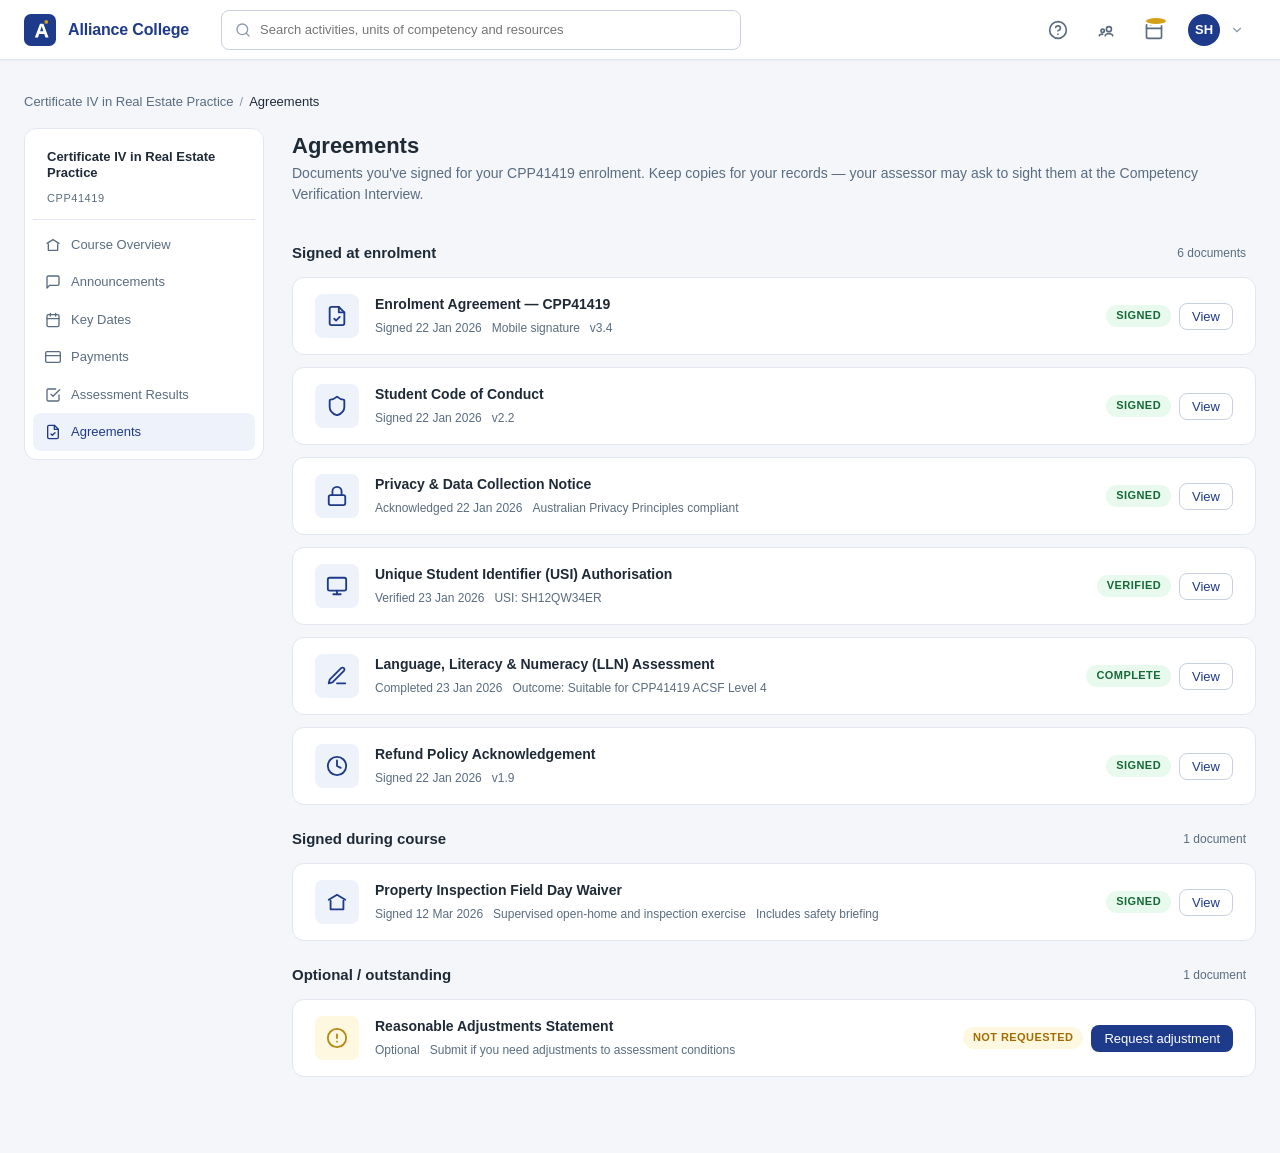
==== agreements.html @ c1ae6540 "Create CPP41419 Certificate IV in Real Estate Practice learner portal" ====
<!DOCTYPE html>
<html lang="en">
<head>
  <meta charset="utf-8" />
  <meta name="viewport" content="width=device-width, initial-scale=1.0" />
  <title>Agreements — Certificate IV in Real Estate Practice — Alliance College</title>
  <link rel="icon" type="image/svg+xml" href="assets/img/logo-mark.svg" />
  <link rel="stylesheet" href="assets/css/styles.css" />
</head>
<body data-active-nav="agreements">
  <div class="app-shell">
    <header class="top-nav">
      <a class="top-nav-logo" href="dashboard.html">
        <img src="assets/img/logo-mark.svg" alt="Alliance College" />
        <span class="name">Alliance College</span>
      </a>
      <div class="top-nav-search" style="flex:1;max-width:520px;margin-left:32px;position:relative;">
        <svg style="position:absolute;left:14px;top:50%;transform:translateY(-50%);color:var(--ac-text-light);pointer-events:none" width="16" height="16" viewBox="0 0 24 24" fill="none" stroke="currentColor" stroke-width="2" stroke-linecap="round" stroke-linejoin="round"><circle cx="11" cy="11" r="8"/><line x1="21" y1="21" x2="16.65" y2="16.65"/></svg>
        <input type="search" placeholder="Search activities, units of competency and resources" style="width:100%;height:40px;padding:0 14px 0 38px;border:1px solid var(--ac-border-strong);border-radius:var(--ac-radius);background:#fff;font-size:13px;color:var(--ac-text);" />
      </div>
      <div class="top-nav-right">
        <button class="icon-btn" aria-label="Help"><svg width="20" height="20" viewBox="0 0 24 24" fill="none" stroke="currentColor" stroke-width="2" stroke-linecap="round" stroke-linejoin="round"><circle cx="12" cy="12" r="10"/><path d="M9.09 9a3 3 0 0 1 5.83 1c0 2-3 3-3 3"/><line x1="12" y1="17" x2="12.01" y2="17"/></svg></button>
        <button class="icon-btn" aria-label="Agreements"><svg width="20" height="20" viewBox="0 0 24 24" fill="none" stroke="currentColor" stroke-width="2" stroke-linecap="round" stroke-linejoin="round"><path d="M20 19c0-1.5-2.5-2.7-4.5-2.7s-4.5 1.2-4.5 2.7M4 19c0-1 1.5-2 4-2"/><circle cx="15.5" cy="11" r="3"/><circle cx="8" cy="13" r="2"/></svg></button>
        <button class="icon-btn" aria-label="Calendar"><svg width="20" height="20" viewBox="0 0 24 24" fill="none" stroke="currentColor" stroke-width="2" stroke-linecap="round" stroke-linejoin="round"><rect x="3" y="4" width="18" height="18" rx="2" ry="2"/><line x1="16" y1="2" x2="16" y2="6"/><line x1="8" y1="2" x2="8" y2="6"/><line x1="3" y1="10" x2="21" y2="10"/></svg><span class="badge"></span></button>
        <div class="user-menu" id="userMenu" role="button" tabindex="0" aria-haspopup="true" aria-expanded="false">
          <span class="avatar">SH</span>
          <svg class="chev" width="14" height="14" viewBox="0 0 24 24" fill="none" stroke="currentColor" stroke-width="2" stroke-linecap="round" stroke-linejoin="round"><polyline points="6 9 12 15 18 9"/></svg>
          <div class="user-dropdown" id="userDropdown">
            <div class="header"><span class="name">Sophie Hartley</span><span class="email">sophie.hartley@gmail.com</span></div>
            <a href="#">My profile</a>
            <a href="#">Account settings</a>
            <a href="#">Help &amp; support</a>
            <div class="divider"></div>
            <button id="logoutBtn">Sign out</button>
          </div>
        </div>
      </div>
    </header>

    <main class="app-main">
      <div class="container">
        <nav class="breadcrumb" aria-label="Breadcrumb">
          <a href="course.html">Certificate IV in Real Estate Practice</a>
          <span class="sep">/</span>
          <span class="current">Agreements</span>
        </nav>

        <div class="course-layout">
          <aside class="course-sidebar">
            <h4>Certificate IV in Real Estate Practice</h4>
            <p class="course-sub">CPP41419</p>
            <nav aria-label="Course menu">
              <a href="course.html"><svg width="16" height="16" viewBox="0 0 24 24" fill="none" stroke="currentColor" stroke-width="2" stroke-linecap="round" stroke-linejoin="round"><path d="M3 9.5L12 4l9 5.5"/><path d="M5 10.5V20h14V10.5"/></svg>Course Overview</a>
              <a href="announcements.html"><svg width="16" height="16" viewBox="0 0 24 24" fill="none" stroke="currentColor" stroke-width="2" stroke-linecap="round" stroke-linejoin="round"><path d="M21 15a2 2 0 0 1-2 2H7l-4 4V5a2 2 0 0 1 2-2h14a2 2 0 0 1 2 2z"/></svg>Announcements</a>
              <a href="key-dates.html"><svg width="16" height="16" viewBox="0 0 24 24" fill="none" stroke="currentColor" stroke-width="2" stroke-linecap="round" stroke-linejoin="round"><rect x="3" y="4" width="18" height="18" rx="2"/><path d="M16 2v4M8 2v4M3 10h18"/></svg>Key Dates</a>
              <a href="payments.html"><svg width="16" height="16" viewBox="0 0 24 24" fill="none" stroke="currentColor" stroke-width="2" stroke-linecap="round" stroke-linejoin="round"><rect x="1" y="4" width="22" height="16" rx="2"/><line x1="1" y1="10" x2="23" y2="10"/></svg>Payments</a>
              <a href="results.html"><svg width="16" height="16" viewBox="0 0 24 24" fill="none" stroke="currentColor" stroke-width="2" stroke-linecap="round" stroke-linejoin="round"><polyline points="9 11 12 14 22 4"/><path d="M21 12v7a2 2 0 0 1-2 2H5a2 2 0 0 1-2-2V5a2 2 0 0 1 2-2h11"/></svg>Assessment Results</a>
              <a href="agreements.html" class="active"><svg width="16" height="16" viewBox="0 0 24 24" fill="none" stroke="currentColor" stroke-width="2" stroke-linecap="round" stroke-linejoin="round"><path d="M14 2H6a2 2 0 0 0-2 2v16a2 2 0 0 0 2 2h12a2 2 0 0 0 2-2V8z"/><polyline points="14 2 14 8 20 8"/><path d="M9 15l2 2 4-4"/></svg>Agreements</a>
            </nav>
          </aside>

          <section class="course-content">
            <div class="page-head">
              <div>
                <h1>Agreements</h1>
                <p class="subtitle">Documents you've signed for your CPP41419 enrolment. Keep copies for your records — your assessor may ask to sight them at the Competency Verification Interview.</p>
              </div>
            </div>

            <div class="list-section-head">
              <h3>Signed at enrolment</h3>
              <span class="count">6 documents</span>
            </div>

            <article class="agreement-card">
              <span class="doc-icon"><svg width="22" height="22" viewBox="0 0 24 24" fill="none" stroke="currentColor" stroke-width="2" stroke-linecap="round" stroke-linejoin="round"><path d="M14 2H6a2 2 0 0 0-2 2v16a2 2 0 0 0 2 2h12a2 2 0 0 0 2-2V8z"/><polyline points="14 2 14 8 20 8"/><path d="M9 15l2 2 4-4"/></svg></span>
              <div class="doc-body">
                <h3>Enrolment Agreement — CPP41419</h3>
                <div class="doc-meta"><span>Signed 22 Jan 2026</span><span>Mobile signature</span><span>v3.4</span></div>
              </div>
              <div class="doc-actions"><span class="badge badge-success">Signed</span><a class="btn btn-secondary btn-sm" href="#">View</a></div>
            </article>

            <article class="agreement-card">
              <span class="doc-icon"><svg width="22" height="22" viewBox="0 0 24 24" fill="none" stroke="currentColor" stroke-width="2" stroke-linecap="round" stroke-linejoin="round"><path d="M20 13c0 5-3.5 7.5-7.66 8.95a1 1 0 0 1-.67-.01C7.5 20.5 4 18 4 13V6a1 1 0 0 1 1-1c2 0 4.5-1.2 6.24-2.72a1.17 1.17 0 0 1 1.52 0C14.5 3.8 17 5 19 5a1 1 0 0 1 1 1z"/></svg></span>
              <div class="doc-body">
                <h3>Student Code of Conduct</h3>
                <div class="doc-meta"><span>Signed 22 Jan 2026</span><span>v2.2</span></div>
              </div>
              <div class="doc-actions"><span class="badge badge-success">Signed</span><a class="btn btn-secondary btn-sm" href="#">View</a></div>
            </article>

            <article class="agreement-card">
              <span class="doc-icon"><svg width="22" height="22" viewBox="0 0 24 24" fill="none" stroke="currentColor" stroke-width="2" stroke-linecap="round" stroke-linejoin="round"><rect x="3" y="11" width="18" height="11" rx="2" ry="2"/><path d="M7 11V7a5 5 0 0 1 10 0v4"/></svg></span>
              <div class="doc-body">
                <h3>Privacy &amp; Data Collection Notice</h3>
                <div class="doc-meta"><span>Acknowledged 22 Jan 2026</span><span>Australian Privacy Principles compliant</span></div>
              </div>
              <div class="doc-actions"><span class="badge badge-success">Signed</span><a class="btn btn-secondary btn-sm" href="#">View</a></div>
            </article>

            <article class="agreement-card">
              <span class="doc-icon"><svg width="22" height="22" viewBox="0 0 24 24" fill="none" stroke="currentColor" stroke-width="2" stroke-linecap="round" stroke-linejoin="round"><rect x="2" y="3" width="20" height="14" rx="2" ry="2"/><line x1="8" y1="21" x2="16" y2="21"/><line x1="12" y1="17" x2="12" y2="21"/></svg></span>
              <div class="doc-body">
                <h3>Unique Student Identifier (USI) Authorisation</h3>
                <div class="doc-meta"><span>Verified 23 Jan 2026</span><span>USI: SH12QW34ER</span></div>
              </div>
              <div class="doc-actions"><span class="badge badge-success">Verified</span><a class="btn btn-secondary btn-sm" href="#">View</a></div>
            </article>

            <article class="agreement-card">
              <span class="doc-icon"><svg width="22" height="22" viewBox="0 0 24 24" fill="none" stroke="currentColor" stroke-width="2" stroke-linecap="round" stroke-linejoin="round"><path d="M12 20h9"/><path d="M16.5 3.5a2.121 2.121 0 0 1 3 3L7 19l-4 1 1-4L16.5 3.5z"/></svg></span>
              <div class="doc-body">
                <h3>Language, Literacy &amp; Numeracy (LLN) Assessment</h3>
                <div class="doc-meta"><span>Completed 23 Jan 2026</span><span>Outcome: Suitable for CPP41419 ACSF Level 4</span></div>
              </div>
              <div class="doc-actions"><span class="badge badge-success">Complete</span><a class="btn btn-secondary btn-sm" href="#">View</a></div>
            </article>

            <article class="agreement-card">
              <span class="doc-icon"><svg width="22" height="22" viewBox="0 0 24 24" fill="none" stroke="currentColor" stroke-width="2" stroke-linecap="round" stroke-linejoin="round"><circle cx="12" cy="12" r="10"/><polyline points="12 6 12 12 16 14"/></svg></span>
              <div class="doc-body">
                <h3>Refund Policy Acknowledgement</h3>
                <div class="doc-meta"><span>Signed 22 Jan 2026</span><span>v1.9</span></div>
              </div>
              <div class="doc-actions"><span class="badge badge-success">Signed</span><a class="btn btn-secondary btn-sm" href="#">View</a></div>
            </article>

            <div class="list-section-head">
              <h3>Signed during course</h3>
              <span class="count">1 document</span>
            </div>

            <article class="agreement-card">
              <span class="doc-icon"><svg width="22" height="22" viewBox="0 0 24 24" fill="none" stroke="currentColor" stroke-width="2" stroke-linecap="round" stroke-linejoin="round"><path d="M3 9.5L12 4l9 5.5"/><path d="M5 10.5V20h14V10.5"/></svg></span>
              <div class="doc-body">
                <h3>Property Inspection Field Day Waiver</h3>
                <div class="doc-meta"><span>Signed 12 Mar 2026</span><span>Supervised open-home and inspection exercise</span><span>Includes safety briefing</span></div>
              </div>
              <div class="doc-actions"><span class="badge badge-success">Signed</span><a class="btn btn-secondary btn-sm" href="#">View</a></div>
            </article>

            <div class="list-section-head">
              <h3>Optional / outstanding</h3>
              <span class="count">1 document</span>
            </div>

            <article class="agreement-card pending">
              <span class="doc-icon"><svg width="22" height="22" viewBox="0 0 24 24" fill="none" stroke="currentColor" stroke-width="2" stroke-linecap="round" stroke-linejoin="round"><circle cx="12" cy="12" r="10"/><line x1="12" y1="8" x2="12" y2="12"/><line x1="12" y1="16" x2="12.01" y2="16"/></svg></span>
              <div class="doc-body">
                <h3>Reasonable Adjustments Statement</h3>
                <div class="doc-meta"><span>Optional</span><span>Submit if you need adjustments to assessment conditions</span></div>
              </div>
              <div class="doc-actions"><span class="badge badge-warn">Not requested</span><a class="btn btn-primary btn-sm" href="#">Request adjustment</a></div>
            </article>
          </section>
        </div>
      </div>
    </main>
  </div>
  <script src="assets/js/app.js"></script>
</body>
</html>
---- assets/css/styles.css ----
/* Alliance College — learner portal
   Login page, learner dashboard, and course activity overview share this stylesheet. */

:root {
  --ac-primary: #1e3a8a;          /* deep navy — primary brand */
  --ac-primary-600: #2952b3;
  --ac-primary-700: #1c2f6b;
  --ac-primary-50: #eef2fb;
  --ac-accent: #d4a017;           /* warm gold accent */
  --ac-accent-600: #b78812;
  --ac-text: #1f2a37;
  --ac-text-muted: #5a6d80;
  --ac-text-light: #8c9aab;
  --ac-bg: #f4f6fa;
  --ac-card: #ffffff;
  --ac-border: #e2e6ee;
  --ac-border-strong: #c9d1de;
  --ac-success: #0ac251;
  --ac-success-50: #e8faee;
  --ac-warn: #f6bf16;
  --ac-warn-50: #fff8e0;
  --ac-danger: #d83f3f;
  --ac-info: #4665ef;
  --ac-info-50: #eef1ff;
  --ac-radius: 8px;
  --ac-radius-sm: 4px;
  --ac-radius-lg: 12px;
  --ac-shadow-sm: 0 1px 2px rgba(28, 47, 107, 0.06), 0 0 0 1px rgba(28, 47, 107, 0.04);
  --ac-shadow: 0 4px 12px rgba(28, 47, 107, 0.08), 0 0 0 1px rgba(28, 47, 107, 0.04);
  --ac-shadow-lg: 0 16px 32px rgba(28, 47, 107, 0.12), 0 0 0 1px rgba(28, 47, 107, 0.05);
  --ac-nav-height: 60px;
  --ac-sidebar-width: 72px;
}

* { box-sizing: border-box; -webkit-tap-highlight-color: rgba(0, 0, 0, 0); }
html, body { margin: 0; padding: 0; font-family: 'Inter', 'Roboto', -apple-system, BlinkMacSystemFont, 'Segoe UI', Helvetica, Arial, sans-serif; color: var(--ac-text); background: var(--ac-bg); }
body { font-size: 14px; line-height: 1.5; }
a { color: var(--ac-primary); text-decoration: none; }
a:hover { text-decoration: underline; }
button { font-family: inherit; cursor: pointer; }
input, select, textarea { font-family: inherit; }

/* ---------- Buttons ---------- */
.btn { display: inline-flex; align-items: center; justify-content: center; gap: 8px; padding: 10px 18px; border-radius: var(--ac-radius); border: 1px solid transparent; font-weight: 500; font-size: 14px; line-height: 1; transition: background .15s, border-color .15s, color .15s, box-shadow .15s; cursor: pointer; }
.btn-primary { background: var(--ac-primary); color: #fff; }
.btn-primary:hover { background: var(--ac-primary-600); }
.btn-primary:active { background: var(--ac-primary-700); }
.btn-secondary { background: #fff; color: var(--ac-primary); border-color: var(--ac-border-strong); }
.btn-secondary:hover { background: var(--ac-primary-50); border-color: var(--ac-primary); }
.btn-ghost { background: transparent; color: var(--ac-text-muted); }
.btn-ghost:hover { background: var(--ac-primary-50); color: var(--ac-primary); }
.btn-block { width: 100%; }
.btn-lg { padding: 14px 22px; font-size: 15px; }
.btn-sm { padding: 6px 12px; font-size: 13px; }

/* ============================================================
   LOGIN PAGE
   ============================================================ */
.login-shell { min-height: 100vh; display: grid; grid-template-columns: 1fr 1fr; }
.login-shell .left-panel { display: flex; flex-direction: column; justify-content: center; align-items: center; padding: 32px; background: #fff; }
.login-shell .right-panel { display: flex; flex-direction: column; justify-content: space-between; align-items: stretch; padding: 48px; background: linear-gradient(135deg, var(--ac-primary) 0%, var(--ac-primary-700) 100%); color: #fff; position: relative; overflow: hidden; }
.login-shell .right-panel::before { content: ""; position: absolute; top: -120px; right: -120px; width: 360px; height: 360px; background: radial-gradient(circle, rgba(212, 160, 23, 0.25) 0%, transparent 70%); border-radius: 50%; }
.login-shell .right-panel::after { content: ""; position: absolute; bottom: -160px; left: -100px; width: 420px; height: 420px; background: radial-gradient(circle, rgba(255, 255, 255, 0.08) 0%, transparent 70%); border-radius: 50%; }
.login-shell .right-panel-content { position: relative; z-index: 1; max-width: 460px; margin: auto; text-align: left; }
.login-shell .right-panel h2 { font-size: 32px; font-weight: 600; line-height: 1.25; margin: 0 0 16px 0; }
.login-shell .right-panel p { font-size: 16px; line-height: 1.6; margin: 0 0 24px 0; color: rgba(255, 255, 255, 0.85); }
.login-shell .right-panel-quote { padding: 20px 24px; border-left: 3px solid var(--ac-accent); background: rgba(255, 255, 255, 0.06); border-radius: 0 var(--ac-radius) var(--ac-radius) 0; font-style: italic; }
.login-shell .right-panel-quote .author { display: block; font-style: normal; margin-top: 8px; font-size: 13px; color: rgba(255, 255, 255, 0.7); }

.login-box-container { width: 100%; max-width: 420px; }
.login-logo { display: flex; align-items: center; justify-content: center; margin-bottom: 32px; }
.login-logo img { height: 56px; }
.login-title { font-size: 24px; font-weight: 600; margin: 0 0 8px 0; text-align: center; }
.login-subtitle { color: var(--ac-text-muted); text-align: center; margin: 0 0 32px 0; font-size: 14px; }

.field-group { margin-bottom: 18px; }
.field-label { display: block; font-size: 13px; font-weight: 500; color: var(--ac-text); margin-bottom: 6px; }
.field-input { width: 100%; height: 44px; padding: 0 14px; font-size: 14px; border: 1px solid var(--ac-border-strong); border-radius: var(--ac-radius); background: #fff; color: var(--ac-text); transition: border-color .15s, box-shadow .15s; }
.field-input:focus { outline: none; border-color: var(--ac-primary); box-shadow: 0 0 0 3px var(--ac-primary-50); }
.password-field { position: relative; }
.password-field .show-password { position: absolute; top: 50%; right: 12px; transform: translateY(-50%); font-size: 12px; font-weight: 600; color: var(--ac-primary); cursor: pointer; user-select: none; padding: 4px 6px; border-radius: var(--ac-radius-sm); }
.password-field .show-password:hover { background: var(--ac-primary-50); }

.stay-signed-in-row { display: flex; align-items: center; justify-content: space-between; margin-bottom: 24px; font-size: 13px; }
.stay-signed-in-row label { display: flex; align-items: center; gap: 8px; color: var(--ac-text-muted); cursor: pointer; }
.stay-signed-in-row input[type="checkbox"] { width: 16px; height: 16px; accent-color: var(--ac-primary); }
.forgot-link { color: var(--ac-primary); font-weight: 500; }

.or-divider { display: flex; align-items: center; gap: 12px; color: var(--ac-text-light); font-size: 12px; text-transform: uppercase; letter-spacing: 0.06em; margin: 24px 0; }
.or-divider::before, .or-divider::after { content: ""; flex: 1 1 auto; height: 1px; background: var(--ac-border); }

.idp-button { display: flex; align-items: center; justify-content: center; gap: 10px; width: 100%; height: 44px; background: #fff; border: 1px solid var(--ac-border-strong); border-radius: var(--ac-radius); color: var(--ac-text); font-size: 14px; font-weight: 500; cursor: pointer; transition: background .15s, border-color .15s; margin-bottom: 10px; }
.idp-button:hover { background: var(--ac-primary-50); border-color: var(--ac-primary); }
.idp-button svg, .idp-button img { width: 18px; height: 18px; }

.login-footer { margin-top: 32px; text-align: center; font-size: 12px; color: var(--ac-text-light); }
.login-footer a { color: var(--ac-text-muted); }

.login-notice { display: flex; gap: 12px; padding: 14px 16px; background: var(--ac-info-50); border: 1px solid var(--ac-info); border-radius: var(--ac-radius); font-size: 13px; color: var(--ac-text); margin-bottom: 20px; }
.login-notice.success { background: var(--ac-success-50); border-color: var(--ac-success); }
.login-notice .icon { flex-shrink: 0; }

/* ============================================================
   APP SHELL (Dashboard + Course pages)
   ============================================================ */
.app-shell { min-height: 100vh; display: flex; flex-direction: column; background: var(--ac-bg); }

.top-nav { height: var(--ac-nav-height); background: #fff; border-bottom: 1px solid var(--ac-border); display: flex; align-items: center; padding: 0 24px; position: sticky; top: 0; z-index: 50; box-shadow: 0 1px 0 rgba(28, 47, 107, 0.03); }
.top-nav-logo { display: flex; align-items: center; gap: 12px; }
.top-nav-logo img { height: 32px; }
.top-nav-logo .name { font-weight: 600; font-size: 16px; color: var(--ac-primary); letter-spacing: -0.01em; }
.top-nav-links { display: flex; gap: 4px; margin-left: 32px; }
.top-nav-links a { padding: 8px 14px; border-radius: var(--ac-radius); color: var(--ac-text-muted); font-weight: 500; font-size: 14px; transition: background .15s, color .15s; }
.top-nav-links a:hover { background: var(--ac-primary-50); color: var(--ac-primary); text-decoration: none; }
.top-nav-links a.active { color: var(--ac-primary); background: var(--ac-primary-50); }
.top-nav-right { margin-left: auto; display: flex; align-items: center; gap: 12px; }
.icon-btn { width: 36px; height: 36px; border-radius: 50%; border: none; background: transparent; color: var(--ac-text-muted); display: inline-flex; align-items: center; justify-content: center; cursor: pointer; transition: background .15s, color .15s; position: relative; }
.icon-btn:hover { background: var(--ac-bg); color: var(--ac-primary); }
.icon-btn .badge { position: absolute; top: 4px; right: 4px; width: 8px; height: 8px; background: var(--ac-accent); border-radius: 50%; border: 2px solid #fff; }

.user-menu { display: flex; align-items: center; gap: 10px; padding: 4px 12px 4px 4px; border-radius: 999px; cursor: pointer; transition: background .15s; position: relative; }
.user-menu:hover { background: var(--ac-bg); }
.avatar { width: 32px; height: 32px; border-radius: 50%; background: var(--ac-primary); color: #fff; display: inline-flex; align-items: center; justify-content: center; font-weight: 600; font-size: 13px; }
.user-menu .name { font-weight: 500; font-size: 13px; color: var(--ac-text); }
.user-menu .chev { color: var(--ac-text-light); }

.user-dropdown { position: absolute; top: calc(100% + 8px); right: 0; min-width: 220px; background: #fff; border: 1px solid var(--ac-border); border-radius: var(--ac-radius); box-shadow: var(--ac-shadow-lg); padding: 6px; display: none; z-index: 100; }
.user-dropdown.open { display: block; }
.user-dropdown a, .user-dropdown button { display: flex; align-items: center; gap: 10px; width: 100%; padding: 9px 12px; border-radius: var(--ac-radius-sm); color: var(--ac-text); font-size: 13px; font-weight: 500; text-decoration: none; background: transparent; border: none; text-align: left; cursor: pointer; }
.user-dropdown a:hover, .user-dropdown button:hover { background: var(--ac-bg); color: var(--ac-primary); }
.user-dropdown .divider { height: 1px; background: var(--ac-border); margin: 6px 0; }
.user-dropdown .header { padding: 12px 12px 8px; border-bottom: 1px solid var(--ac-border); margin-bottom: 6px; }
.user-dropdown .header .name { display: block; font-weight: 600; color: var(--ac-text); }
.user-dropdown .header .email { display: block; font-size: 12px; color: var(--ac-text-muted); margin-top: 2px; }

.app-main { flex: 1; padding: 32px 24px 64px; }
.container { max-width: 1280px; margin: 0 auto; }
.container-narrow { max-width: 1120px; margin: 0 auto; }

/* Dashboard layout: course list + announcements rail */
.dash-layout { display: grid; grid-template-columns: minmax(0, 1fr) 360px; gap: 28px; align-items: start; }
.dash-main { min-width: 0; }
.dash-rail { display: flex; flex-direction: column; gap: 20px; position: sticky; top: calc(var(--ac-nav-height) + 24px); }
@media (max-width: 1024px) {
  .dash-layout { grid-template-columns: 1fr; }
  .dash-rail { position: static; }
}

/* Row-style course card (replaces tile in dashboard) */
.course-row { display: flex; align-items: stretch; background: #fff; border: 1px solid var(--ac-border); border-radius: var(--ac-radius-lg); padding: 18px 22px; gap: 18px; cursor: pointer; transition: border-color .15s, box-shadow .15s; text-decoration: none; color: inherit; margin-bottom: 14px; }
.course-row:hover { border-color: var(--ac-primary); box-shadow: var(--ac-shadow); text-decoration: none; }
.course-row .thumb { width: 56px; height: 56px; border-radius: var(--ac-radius); background: var(--ac-primary-50); color: var(--ac-primary); display: inline-flex; align-items: center; justify-content: center; flex-shrink: 0; overflow: hidden; }
.course-row .thumb svg { width: 32px; height: 32px; }
.course-row .thumb.green { background: #e7f5ee; color: #0f5132; }
.course-row .thumb.gold { background: #fbf2dc; color: var(--ac-accent-600); }
.course-row .row-body { flex: 1; min-width: 0; display: flex; flex-direction: column; gap: 6px; }
.course-row .row-title { font-size: 16px; font-weight: 600; margin: 0; color: var(--ac-text); }
.course-row .row-sub { font-size: 13px; color: var(--ac-text-muted); display: flex; flex-wrap: wrap; align-items: center; gap: 6px; }
.course-row .row-sub .dot { width: 4px; height: 4px; border-radius: 50%; background: var(--ac-border-strong); display: inline-block; }
.course-row .row-actions { display: flex; flex-wrap: wrap; gap: 8px; margin-top: 6px; }
.course-row .row-actions .pill-btn { display: inline-flex; align-items: center; gap: 6px; padding: 6px 12px; border-radius: var(--ac-radius); border: 1px solid var(--ac-border); background: #fff; font-size: 12px; font-weight: 500; color: var(--ac-text-muted); cursor: pointer; }
.course-row .row-actions .pill-btn:hover { background: var(--ac-primary-50); border-color: var(--ac-primary); color: var(--ac-primary); }
.course-row .row-chev { align-self: center; color: var(--ac-text-light); flex-shrink: 0; }
.course-row:hover .row-chev { color: var(--ac-primary); transform: translateX(2px); transition: transform .15s; }

/* Announcement card */
.announce-card { background: #fff; border: 1px solid var(--ac-border); border-radius: var(--ac-radius-lg); overflow: hidden; }
.announce-card-head { display: flex; align-items: center; gap: 10px; padding: 16px 20px; border-bottom: 1px solid var(--ac-border); }
.announce-card-head h3 { font-size: 15px; font-weight: 600; margin: 0; }
.announce-list { display: flex; flex-direction: column; }
.announce-item { padding: 16px 20px; border-bottom: 1px solid var(--ac-border); }
.announce-item:last-child { border-bottom: none; }
.announce-item h4 { font-size: 14px; font-weight: 600; margin: 0 0 6px 0; color: var(--ac-text); }
.announce-item .meta { font-size: 12px; color: var(--ac-text-muted); margin: 0 0 8px 0; display: flex; gap: 8px; align-items: center; }
.announce-item .meta .dot { width: 4px; height: 4px; border-radius: 50%; background: var(--ac-border-strong); }
.announce-item p { font-size: 13px; color: var(--ac-text); margin: 0; line-height: 1.5; }
.announce-item .read-more { color: var(--ac-primary); font-weight: 500; font-size: 13px; }

/* Recent Results section under dashboard course list */
.results-tabs { margin-top: 28px; }
.results-empty { background: #fff; border: 1px solid var(--ac-border); border-radius: var(--ac-radius-lg); padding: 40px 20px; text-align: center; }
.results-empty .glyph { width: 88px; height: 88px; margin: 0 auto 16px; color: var(--ac-text-light); }
.results-empty h4 { font-size: 15px; font-weight: 600; margin: 0 0 6px 0; }
.results-empty p { font-size: 13px; color: var(--ac-text-muted); margin: 0; }

/* ============================================================
   COURSE PAGE — sidebar + main with module groups
   ============================================================ */
.course-layout { display: grid; grid-template-columns: 240px minmax(0, 1fr); gap: 28px; align-items: start; }
@media (max-width: 960px) {
  .course-layout { grid-template-columns: 1fr; }
}

.course-sidebar { background: #fff; border: 1px solid var(--ac-border); border-radius: var(--ac-radius-lg); padding: 8px; position: sticky; top: calc(var(--ac-nav-height) + 24px); }
.course-sidebar h4 { font-size: 13px; font-weight: 600; padding: 12px 14px 8px; margin: 0; color: var(--ac-text); line-height: 1.3; }
.course-sidebar .course-sub { font-size: 11px; color: var(--ac-text-muted); font-weight: 500; padding: 0 14px 12px; margin: 0; text-transform: uppercase; letter-spacing: 0.05em; border-bottom: 1px solid var(--ac-border); margin-bottom: 6px; }
.course-sidebar nav { display: flex; flex-direction: column; }
.course-sidebar nav a { display: flex; align-items: center; gap: 10px; padding: 9px 12px; border-radius: var(--ac-radius); font-size: 13px; font-weight: 500; color: var(--ac-text-muted); text-decoration: none; transition: background .15s, color .15s; }
.course-sidebar nav a:hover { background: var(--ac-primary-50); color: var(--ac-primary); }
.course-sidebar nav a.active { background: var(--ac-primary-50); color: var(--ac-primary); }
.course-sidebar nav a svg { flex-shrink: 0; }

.course-content { min-width: 0; }

.course-hero-card { background: linear-gradient(135deg, var(--ac-primary-50) 0%, #f6f1e5 100%); border: 1px solid var(--ac-border); border-radius: var(--ac-radius-lg); padding: 22px 26px; margin-bottom: 20px; display: flex; gap: 22px; align-items: center; flex-wrap: wrap; }
.course-hero-card .thumb { width: 84px; height: 84px; border-radius: var(--ac-radius); background: linear-gradient(135deg, var(--ac-primary) 0%, var(--ac-primary-700) 100%); color: #fff; display: inline-flex; align-items: center; justify-content: center; flex-shrink: 0; }
.course-hero-card .thumb svg { width: 44px; height: 44px; }
.course-hero-card .info { flex: 1 1 320px; min-width: 0; }
.course-hero-card .info h1 { font-size: 22px; font-weight: 600; margin: 0 0 6px 0; line-height: 1.25; }
.course-hero-card .info .code { font-size: 12px; font-weight: 600; text-transform: uppercase; letter-spacing: 0.08em; color: var(--ac-primary); }
.course-hero-card .stats { display: flex; gap: 30px; flex-wrap: wrap; }
.course-hero-card .stat { display: flex; align-items: center; gap: 10px; }
.course-hero-card .stat .stat-icon { width: 36px; height: 36px; border-radius: var(--ac-radius); background: rgba(212, 160, 23, 0.18); color: var(--ac-accent-600); display: inline-flex; align-items: center; justify-content: center; flex-shrink: 0; }
.course-hero-card .stat .stat-label { font-size: 11px; text-transform: uppercase; letter-spacing: 0.06em; color: var(--ac-text-muted); font-weight: 500; }
.course-hero-card .stat .stat-val { font-size: 14px; font-weight: 600; color: var(--ac-text); display: block; margin-top: 2px; }

.filter-row { display: flex; align-items: center; gap: 16px; margin: 18px 0 18px; flex-wrap: wrap; }
.filter-row .label { font-size: 13px; font-weight: 500; color: var(--ac-text-muted); }

/* Module group — collapsible */
.module-group { background: #fff; border: 1px solid var(--ac-border); border-radius: var(--ac-radius-lg); overflow: hidden; margin-bottom: 16px; }
.module-head { display: flex; align-items: center; justify-content: space-between; gap: 12px; padding: 16px 22px; cursor: pointer; transition: background .15s; user-select: none; }
.module-head:hover { background: var(--ac-bg); }
.module-head .left { display: flex; align-items: center; gap: 14px; }
.module-head .module-status { width: 32px; height: 32px; border-radius: 50%; display: inline-flex; align-items: center; justify-content: center; flex-shrink: 0; }
.module-head .module-status.complete { background: var(--ac-success-50); color: var(--ac-success); }
.module-head .module-status.progress { background: #fff4dd; color: var(--ac-accent-600); }
.module-head .module-status.locked { background: var(--ac-bg); color: var(--ac-text-light); }
.module-head .module-status.todo { background: var(--ac-primary-50); color: var(--ac-primary); }
.module-head h3 { font-size: 16px; font-weight: 600; margin: 0 0 2px 0; line-height: 1.3; }
.module-head .module-state { font-size: 12px; font-weight: 500; color: var(--ac-text-muted); display: inline-flex; align-items: center; gap: 6px; }
.module-head .module-state.complete { color: var(--ac-success); }
.module-head .module-state.progress { color: var(--ac-accent-600); }
.module-head .module-state.locked { color: var(--ac-text-light); }
.module-head .right { display: flex; align-items: center; gap: 14px; color: var(--ac-text-muted); }
.module-head .toggle { transition: transform .2s; }
.module-group.collapsed .module-head .toggle { transform: rotate(-90deg); }
.module-group.collapsed .module-body { display: none; }
.module-body { border-top: 1px solid var(--ac-border); padding: 6px 0; }

.module-intro { padding: 14px 26px 8px; font-size: 13px; color: var(--ac-text-muted); line-height: 1.6; }

/* Sub-section heading inside a module */
.sub-section { margin: 8px 0; }
.sub-section-head { padding: 14px 26px 8px; font-size: 13px; font-weight: 600; text-transform: uppercase; letter-spacing: 0.06em; color: var(--ac-text-muted); border-top: 1px dashed var(--ac-border); margin-top: 8px; padding-top: 16px; }
.sub-section:first-of-type .sub-section-head { border-top: none; padding-top: 14px; }

/* Activity row pair (Learner Guide + Assessment) */
.activity-pair { padding: 10px 26px 10px 70px; position: relative; }
.activity-pair > .pair-status { position: absolute; left: 26px; top: 18px; width: 28px; height: 28px; border-radius: 50%; display: inline-flex; align-items: center; justify-content: center; }
.activity-pair > .pair-status.complete { background: var(--ac-success-50); color: var(--ac-success); }
.activity-pair > .pair-status.progress { background: #fff4dd; color: var(--ac-accent-600); }
.activity-pair > .pair-status.todo { background: var(--ac-primary-50); color: var(--ac-primary); }
.activity-pair > .pair-status.locked { background: var(--ac-bg); color: var(--ac-text-light); }

.act-row { display: flex; align-items: center; gap: 14px; padding: 10px 14px; border: 1px solid var(--ac-border); border-radius: var(--ac-radius); margin: 6px 0; background: #fff; cursor: pointer; transition: border-color .15s, background .15s; text-decoration: none; color: inherit; }
.act-row:hover { border-color: var(--ac-primary); background: var(--ac-primary-50); text-decoration: none; }
.act-row .act-icon { width: 36px; height: 36px; border-radius: var(--ac-radius); display: inline-flex; align-items: center; justify-content: center; flex-shrink: 0; }
.act-row .act-icon.pdf { background: #ffefef; color: var(--ac-danger); }
.act-row .act-icon.assess { background: var(--ac-primary-50); color: var(--ac-primary); }
.act-row .act-body { flex: 1; min-width: 0; }
.act-row .act-title { font-size: 14px; font-weight: 500; margin: 0; line-height: 1.35; color: var(--ac-text); }
.act-row .act-meta { font-size: 12px; color: var(--ac-text-muted); margin-top: 4px; display: flex; gap: 10px; flex-wrap: wrap; }
.act-row .act-state-badge { padding: 3px 9px; border-radius: 999px; font-size: 11px; font-weight: 600; text-transform: uppercase; letter-spacing: 0.05em; flex-shrink: 0; }
.act-row .act-state-badge.complete { background: var(--ac-success-50); color: #166a37; }
.act-row .act-state-badge.progress { background: #fff4dd; color: var(--ac-accent-600); }
.act-row .act-state-badge.satisfactory { background: var(--ac-success-50); color: #166a37; }
.act-row .act-state-badge.new { background: var(--ac-primary-50); color: var(--ac-primary); }
.act-row .act-action { color: var(--ac-text-light); flex-shrink: 0; }
.act-row:hover .act-action { color: var(--ac-primary); }
.act-row.locked { background: #fafafa; cursor: not-allowed; }
.act-row.locked .act-title { color: var(--ac-text-muted); }
.page-header { display: flex; align-items: flex-end; justify-content: space-between; flex-wrap: wrap; gap: 16px; margin-bottom: 24px; }
.page-header h1 { font-size: 24px; font-weight: 600; margin: 0; }
.page-header .subtitle { color: var(--ac-text-muted); margin: 6px 0 0 0; font-size: 14px; }

/* ============================================================
   DASHBOARD — course cards
   ============================================================ */
.welcome-banner { background: linear-gradient(135deg, var(--ac-primary) 0%, var(--ac-primary-700) 100%); color: #fff; border-radius: var(--ac-radius-lg); padding: 28px 32px; margin-bottom: 28px; display: flex; align-items: center; justify-content: space-between; gap: 24px; position: relative; overflow: hidden; }
.welcome-banner::after { content: ""; position: absolute; top: -100px; right: -100px; width: 300px; height: 300px; background: radial-gradient(circle, rgba(212, 160, 23, 0.2) 0%, transparent 65%); border-radius: 50%; }
.welcome-banner-text { position: relative; z-index: 1; }
.welcome-banner h2 { font-size: 22px; font-weight: 600; margin: 0 0 6px 0; }
.welcome-banner p { margin: 0; color: rgba(255, 255, 255, 0.85); font-size: 14px; }
.welcome-banner-stats { display: flex; gap: 32px; position: relative; z-index: 1; }
.welcome-banner-stats .stat { text-align: center; }
.welcome-banner-stats .stat-val { display: block; font-size: 28px; font-weight: 700; line-height: 1; color: var(--ac-accent); }
.welcome-banner-stats .stat-label { display: block; font-size: 11px; text-transform: uppercase; letter-spacing: 0.06em; margin-top: 6px; color: rgba(255, 255, 255, 0.75); }

.section-title-row { display: flex; align-items: center; justify-content: space-between; margin: 32px 0 16px; }
.section-title { font-size: 18px; font-weight: 600; margin: 0; }
.section-title-row .filter-pills { display: flex; gap: 6px; }
.filter-pills button { padding: 6px 14px; font-size: 13px; font-weight: 500; border: 1px solid var(--ac-border); border-radius: 999px; background: #fff; color: var(--ac-text-muted); cursor: pointer; transition: all .15s; }
.filter-pills button:hover { border-color: var(--ac-primary); color: var(--ac-primary); }
.filter-pills button.active { background: var(--ac-primary); border-color: var(--ac-primary); color: #fff; }

.course-grid { display: grid; grid-template-columns: repeat(auto-fill, minmax(300px, 1fr)); gap: 20px; }
.course-card { background: var(--ac-card); border: 1px solid var(--ac-border); border-radius: var(--ac-radius-lg); overflow: hidden; box-shadow: var(--ac-shadow-sm); transition: transform .15s, box-shadow .15s; cursor: pointer; display: flex; flex-direction: column; }
.course-card:hover { transform: translateY(-2px); box-shadow: var(--ac-shadow); border-color: var(--ac-border-strong); }
.course-card-media { height: 140px; background: linear-gradient(135deg, var(--ac-primary) 0%, var(--ac-primary-700) 100%); position: relative; overflow: hidden; display: flex; align-items: center; justify-content: center; }
.course-card-media .media-icon { color: rgba(255, 255, 255, 0.85); }
.course-card-media .media-tag { position: absolute; top: 12px; left: 12px; padding: 4px 10px; background: rgba(255, 255, 255, 0.18); backdrop-filter: blur(6px); color: #fff; font-size: 11px; font-weight: 600; text-transform: uppercase; letter-spacing: 0.05em; border-radius: 999px; }
.course-card-media .media-state { position: absolute; top: 12px; right: 12px; padding: 4px 10px; background: var(--ac-accent); color: #1f1500; font-size: 11px; font-weight: 600; text-transform: uppercase; letter-spacing: 0.05em; border-radius: 999px; }
.course-card-media .media-state.done { background: var(--ac-success); color: #fff; }
.course-card-media .media-state.new { background: #fff; color: var(--ac-primary); }
.course-card-body { padding: 18px 18px 16px; flex: 1; display: flex; flex-direction: column; }
.course-card-title { font-size: 15px; font-weight: 600; margin: 0 0 6px 0; line-height: 1.35; color: var(--ac-text); }
.course-card-meta { font-size: 12px; color: var(--ac-text-muted); margin: 0 0 14px 0; display: flex; align-items: center; gap: 12px; flex-wrap: wrap; }
.course-card-meta span { display: inline-flex; align-items: center; gap: 4px; }
.course-card-progress { margin-top: auto; }
.progress-row { display: flex; align-items: center; justify-content: space-between; font-size: 12px; font-weight: 500; color: var(--ac-text-muted); margin-bottom: 6px; }
.progress-row .pct { color: var(--ac-primary); font-weight: 600; }
.progress-track { height: 6px; background: var(--ac-bg); border-radius: 999px; overflow: hidden; }
.progress-fill { height: 100%; background: linear-gradient(90deg, var(--ac-primary) 0%, var(--ac-primary-600) 100%); border-radius: 999px; transition: width .3s; }
.progress-fill.done { background: var(--ac-success); }

/* ============================================================
   COURSE / ACTIVITY OVERVIEW PAGE
   ============================================================ */
.breadcrumb { display: flex; align-items: center; gap: 6px; font-size: 13px; color: var(--ac-text-muted); margin-bottom: 16px; flex-wrap: wrap; }
.breadcrumb a { color: var(--ac-text-muted); }
.breadcrumb a:hover { color: var(--ac-primary); }
.breadcrumb .sep { color: var(--ac-text-light); }
.breadcrumb .current { color: var(--ac-text); font-weight: 500; }

.course-hero { background: #fff; border: 1px solid var(--ac-border); border-radius: var(--ac-radius-lg); overflow: hidden; margin-bottom: 24px; }
.course-hero-banner { height: 180px; background: linear-gradient(135deg, var(--ac-primary) 0%, var(--ac-primary-700) 70%, #2a1f5a 100%); position: relative; overflow: hidden; }
.course-hero-banner::after { content: ""; position: absolute; top: -80px; right: -40px; width: 300px; height: 300px; background: radial-gradient(circle, rgba(212, 160, 23, 0.25) 0%, transparent 70%); border-radius: 50%; }
.course-hero-banner::before { content: ""; position: absolute; bottom: -120px; left: 20%; width: 320px; height: 320px; background: radial-gradient(circle, rgba(255, 255, 255, 0.06) 0%, transparent 70%); border-radius: 50%; }
.course-hero-body { padding: 22px 28px 24px; display: flex; align-items: flex-start; justify-content: space-between; gap: 24px; flex-wrap: wrap; }
.course-hero-info { flex: 1 1 480px; min-width: 0; }
.course-hero-tag { display: inline-block; padding: 4px 10px; font-size: 11px; font-weight: 600; text-transform: uppercase; letter-spacing: 0.06em; background: var(--ac-primary-50); color: var(--ac-primary); border-radius: 999px; margin-bottom: 10px; }
.course-hero-info h1 { font-size: 22px; font-weight: 600; margin: 0 0 10px 0; line-height: 1.3; }
.course-hero-meta { display: flex; flex-wrap: wrap; gap: 16px; color: var(--ac-text-muted); font-size: 13px; }
.course-hero-meta span { display: inline-flex; align-items: center; gap: 6px; }
.course-hero-actions { display: flex; flex-direction: column; align-items: flex-end; gap: 12px; flex-shrink: 0; }
.course-hero-progress { display: flex; align-items: center; gap: 16px; }
.course-progress-ring { position: relative; width: 64px; height: 64px; }
.course-progress-ring svg { transform: rotate(-90deg); }
.course-progress-ring .pct { position: absolute; inset: 0; display: flex; align-items: center; justify-content: center; font-weight: 600; font-size: 14px; color: var(--ac-primary); }
.course-progress-label { font-size: 13px; color: var(--ac-text-muted); }
.course-progress-label strong { display: block; color: var(--ac-text); font-size: 14px; }

.tabs { display: flex; gap: 4px; border-bottom: 1px solid var(--ac-border); margin-bottom: 24px; overflow-x: auto; }
.tabs button { padding: 12px 18px; border: none; background: transparent; color: var(--ac-text-muted); font-size: 14px; font-weight: 500; cursor: pointer; border-bottom: 2px solid transparent; margin-bottom: -1px; white-space: nowrap; transition: color .15s, border-color .15s; }
.tabs button:hover { color: var(--ac-primary); }
.tabs button.active { color: var(--ac-primary); border-bottom-color: var(--ac-primary); }

.activity-list { background: #fff; border: 1px solid var(--ac-border); border-radius: var(--ac-radius-lg); overflow: hidden; }
.activity-group { border-bottom: 1px solid var(--ac-border); }
.activity-group:last-child { border-bottom: none; }
.activity-group-header { display: flex; align-items: center; justify-content: space-between; padding: 16px 22px; background: var(--ac-primary-50); border-bottom: 1px solid var(--ac-border); cursor: pointer; transition: background .15s; }
.activity-group-header:hover { background: #e7ecf8; }
.activity-group-header .left { display: flex; align-items: center; gap: 12px; }
.activity-group-header .group-num { width: 28px; height: 28px; border-radius: 6px; background: var(--ac-primary); color: #fff; display: inline-flex; align-items: center; justify-content: center; font-weight: 600; font-size: 13px; }
.activity-group-header h3 { margin: 0; font-size: 15px; font-weight: 600; color: var(--ac-text); }
.activity-group-header .meta { font-size: 12px; color: var(--ac-text-muted); margin-top: 2px; }
.activity-group-header .right { display: flex; align-items: center; gap: 14px; font-size: 13px; color: var(--ac-text-muted); }
.activity-group-header .right .status { display: inline-flex; align-items: center; gap: 6px; font-weight: 500; }

.activity-row { display: flex; align-items: center; gap: 14px; padding: 14px 22px 14px 62px; border-top: 1px solid var(--ac-border); transition: background .15s; cursor: pointer; }
.activity-row:hover { background: var(--ac-bg); }
.activity-row:first-of-type { border-top: none; }
.activity-row .ar-icon { width: 36px; height: 36px; border-radius: var(--ac-radius); background: var(--ac-bg); display: inline-flex; align-items: center; justify-content: center; color: var(--ac-text-muted); flex-shrink: 0; }
.activity-row .ar-icon.lesson { background: var(--ac-info-50); color: var(--ac-info); }
.activity-row .ar-icon.video { background: #ffefef; color: var(--ac-danger); }
.activity-row .ar-icon.assess { background: var(--ac-warn-50); color: var(--ac-accent-600); }
.activity-row .ar-icon.resource { background: var(--ac-primary-50); color: var(--ac-primary); }
.activity-row .ar-body { flex: 1; min-width: 0; }
.activity-row .ar-title { font-size: 14px; font-weight: 500; color: var(--ac-text); margin: 0 0 2px 0; }
.activity-row .ar-meta { font-size: 12px; color: var(--ac-text-muted); display: flex; gap: 12px; flex-wrap: wrap; }
.activity-row .ar-state { font-size: 12px; font-weight: 500; padding: 4px 10px; border-radius: 999px; flex-shrink: 0; }
.activity-row .ar-state.done { background: var(--ac-success-50); color: #166a37; }
.activity-row .ar-state.progress { background: var(--ac-info-50); color: var(--ac-info); }
.activity-row .ar-state.todo { background: var(--ac-bg); color: var(--ac-text-muted); }
.activity-row .ar-state.locked { background: #fafafa; color: var(--ac-text-light); }
.activity-row .ar-chev { color: var(--ac-text-light); flex-shrink: 0; }

.layout-grid { display: grid; grid-template-columns: 1fr 320px; gap: 24px; align-items: start; }
.side-panel { display: flex; flex-direction: column; gap: 16px; position: sticky; top: calc(var(--ac-nav-height) + 24px); }
.side-card { background: #fff; border: 1px solid var(--ac-border); border-radius: var(--ac-radius-lg); padding: 18px 20px; }
.side-card h4 { font-size: 13px; font-weight: 600; text-transform: uppercase; letter-spacing: 0.06em; color: var(--ac-text-muted); margin: 0 0 14px 0; }
.side-card ul { list-style: none; padding: 0; margin: 0; display: flex; flex-direction: column; gap: 10px; }
.side-card ul li { display: flex; align-items: flex-start; gap: 10px; font-size: 13px; color: var(--ac-text); }
.side-card .file-link { display: flex; align-items: center; gap: 10px; padding: 10px 12px; border: 1px solid var(--ac-border); border-radius: var(--ac-radius); text-decoration: none; color: var(--ac-text); font-size: 13px; transition: background .15s, border-color .15s; }
.side-card .file-link:hover { background: var(--ac-primary-50); border-color: var(--ac-primary); text-decoration: none; }
.side-card .file-link .file-icon { width: 32px; height: 32px; border-radius: var(--ac-radius-sm); background: var(--ac-primary-50); color: var(--ac-primary); display: inline-flex; align-items: center; justify-content: center; flex-shrink: 0; }
.side-card .file-link .file-meta { color: var(--ac-text-muted); font-size: 11px; margin-top: 2px; }
.side-card .due-date { display: inline-flex; align-items: center; gap: 6px; padding: 6px 10px; background: var(--ac-warn-50); border-radius: var(--ac-radius); color: #a26c01; font-weight: 500; font-size: 12px; }

.contact-card { background: linear-gradient(135deg, var(--ac-primary-50) 0%, #fff 100%); }
.contact-card .trainer { display: flex; align-items: center; gap: 12px; }
.contact-card .avatar { width: 44px; height: 44px; font-size: 15px; }
.contact-card .trainer-name { font-weight: 600; color: var(--ac-text); }
.contact-card .trainer-role { font-size: 12px; color: var(--ac-text-muted); }
.contact-card .btn { margin-top: 12px; }

/* ============================================================
   SUB-PAGE COMPONENTS (Announcements / Workshops / Payments / Results / Agreements / Unit)
   ============================================================ */

/* Page header (sub-page title block) */
.page-head { display: flex; flex-wrap: wrap; align-items: flex-end; justify-content: space-between; gap: 16px; margin: 4px 0 22px; }
.page-head h1 { margin: 0; font-size: 22px; font-weight: 600; line-height: 1.25; }
.page-head .subtitle { color: var(--ac-text-muted); font-size: 14px; margin-top: 4px; }
.page-head .actions { display: flex; gap: 8px; align-items: center; }
.page-head .pill-toolbar { display: flex; gap: 6px; align-items: center; }

/* Stats strip — small KPI cards */
.stats-strip { display: grid; grid-template-columns: repeat(auto-fit, minmax(180px, 1fr)); gap: 14px; margin-bottom: 24px; }
.stat-card { background: #fff; border: 1px solid var(--ac-border); border-radius: var(--ac-radius-lg); padding: 18px 20px; }
.stat-card .label { font-size: 11px; font-weight: 600; text-transform: uppercase; letter-spacing: 0.06em; color: var(--ac-text-muted); margin-bottom: 8px; display: block; }
.stat-card .value { font-size: 26px; font-weight: 700; color: var(--ac-text); line-height: 1; display: block; }
.stat-card .delta { font-size: 12px; color: var(--ac-text-muted); margin-top: 6px; display: block; }
.stat-card .delta.up { color: var(--ac-success); }
.stat-card.success { border-color: rgba(10, 194, 81, 0.3); background: linear-gradient(180deg, var(--ac-success-50) 0%, #fff 100%); }
.stat-card.success .value { color: #166a37; }
.stat-card.warn { border-color: rgba(246, 191, 22, 0.4); background: linear-gradient(180deg, var(--ac-warn-50) 0%, #fff 100%); }
.stat-card.warn .value { color: #a26c01; }

/* Generic data table */
.data-table-wrap { background: #fff; border: 1px solid var(--ac-border); border-radius: var(--ac-radius-lg); overflow: hidden; }
.data-table { width: 100%; border-collapse: separate; border-spacing: 0; }
.data-table thead th { padding: 12px 18px; text-align: left; background: var(--ac-bg); color: var(--ac-text-muted); font-size: 11px; font-weight: 600; text-transform: uppercase; letter-spacing: 0.05em; border-bottom: 1px solid var(--ac-border); white-space: nowrap; }
.data-table tbody td { padding: 14px 18px; border-top: 1px solid var(--ac-border); font-size: 13px; vertical-align: middle; }
.data-table tbody tr:first-child td { border-top: none; }
.data-table tbody tr:hover td { background: var(--ac-bg); }
.data-table .unit-code { font-weight: 600; color: var(--ac-text); }
.data-table .strong { font-weight: 600; color: var(--ac-text); }
.data-table .muted { color: var(--ac-text-muted); }
.data-table .amount { font-variant-numeric: tabular-nums; font-weight: 500; }
.data-table .num { text-align: right; }
.data-table a { color: var(--ac-primary); font-weight: 500; }

/* Generic small status badge */
.badge { display: inline-flex; align-items: center; gap: 6px; padding: 3px 10px; border-radius: 999px; font-size: 11px; font-weight: 600; text-transform: uppercase; letter-spacing: 0.04em; line-height: 1.4; }
.badge-success { background: var(--ac-success-50); color: #166a37; }
.badge-warn { background: var(--ac-warn-50); color: #a26c01; }
.badge-info { background: var(--ac-info-50); color: var(--ac-info); }
.badge-progress { background: #fff4dd; color: var(--ac-accent-600); }
.badge-muted { background: var(--ac-bg); color: var(--ac-text-muted); }
.badge-primary { background: var(--ac-primary-50); color: var(--ac-primary); }
.badge-danger { background: #ffeaea; color: var(--ac-danger); }

/* Workshop event card */
.event-card { display: flex; gap: 18px; background: #fff; border: 1px solid var(--ac-border); border-radius: var(--ac-radius-lg); padding: 18px 22px; margin-bottom: 14px; align-items: center; transition: border-color .15s, box-shadow .15s; }
.event-card:hover { border-color: var(--ac-primary-600); box-shadow: var(--ac-shadow); }
.event-card.past { opacity: 0.92; }
.event-card.past .event-date-block { background: var(--ac-bg); color: var(--ac-text-muted); }
.event-date-block { width: 68px; min-height: 78px; border-radius: var(--ac-radius); background: linear-gradient(135deg, var(--ac-primary) 0%, var(--ac-primary-700) 100%); color: #fff; display: flex; flex-direction: column; align-items: center; justify-content: center; flex-shrink: 0; padding: 6px 4px; }
.event-date-block .month { font-size: 11px; font-weight: 600; text-transform: uppercase; letter-spacing: 0.08em; }
.event-date-block .day { font-size: 24px; font-weight: 700; line-height: 1; margin-top: 4px; }
.event-date-block .year { font-size: 10px; opacity: 0.8; margin-top: 4px; }
.event-body { flex: 1; min-width: 0; }
.event-body h3 { margin: 0 0 6px 0; font-size: 15px; font-weight: 600; }
.event-meta { display: flex; flex-wrap: wrap; gap: 14px; font-size: 12px; color: var(--ac-text-muted); }
.event-meta span { display: inline-flex; align-items: center; gap: 5px; }
.event-actions { display: flex; flex-direction: column; gap: 8px; align-items: flex-end; flex-shrink: 0; }

/* Payment summary card */
.payment-summary-card { background: linear-gradient(135deg, var(--ac-primary) 0%, var(--ac-primary-700) 100%); color: #fff; border-radius: var(--ac-radius-lg); padding: 26px 28px; margin-bottom: 24px; position: relative; overflow: hidden; }
.payment-summary-card::after { content: ""; position: absolute; top: -120px; right: -100px; width: 320px; height: 320px; background: radial-gradient(circle, rgba(212, 160, 23, 0.22) 0%, transparent 65%); border-radius: 50%; pointer-events: none; }
.payment-summary-card .ps-row { display: flex; gap: 32px; flex-wrap: wrap; position: relative; z-index: 1; }
.payment-summary-card .ps-block { min-width: 140px; }
.payment-summary-card .ps-label { font-size: 11px; font-weight: 600; text-transform: uppercase; letter-spacing: 0.08em; color: rgba(255, 255, 255, 0.75); margin-bottom: 6px; display: block; }
.payment-summary-card .ps-value { font-size: 26px; font-weight: 700; display: block; font-variant-numeric: tabular-nums; }
.payment-summary-card .ps-value.accent { color: var(--ac-accent); }
.payment-summary-card .ps-bar-wrap { margin-top: 18px; position: relative; z-index: 1; }
.payment-summary-card .ps-bar-track { height: 8px; background: rgba(255, 255, 255, 0.18); border-radius: 999px; overflow: hidden; }
.payment-summary-card .ps-bar-fill { height: 100%; background: linear-gradient(90deg, var(--ac-accent) 0%, #f0ce4d 100%); border-radius: 999px; }
.payment-summary-card .ps-bar-meta { display: flex; justify-content: space-between; margin-top: 8px; font-size: 12px; color: rgba(255, 255, 255, 0.85); }

/* Agreement card */
.agreement-card { display: flex; align-items: center; gap: 16px; padding: 16px 22px; background: #fff; border: 1px solid var(--ac-border); border-radius: var(--ac-radius-lg); margin-bottom: 12px; }
.agreement-card .doc-icon { width: 44px; height: 44px; border-radius: var(--ac-radius); background: var(--ac-primary-50); color: var(--ac-primary); display: inline-flex; align-items: center; justify-content: center; flex-shrink: 0; }
.agreement-card.pending .doc-icon { background: var(--ac-warn-50); color: var(--ac-accent-600); }
.agreement-card .doc-body { flex: 1; min-width: 0; }
.agreement-card .doc-body h3 { margin: 0; font-size: 14px; font-weight: 600; line-height: 1.4; }
.agreement-card .doc-meta { font-size: 12px; color: var(--ac-text-muted); margin-top: 4px; display: flex; gap: 10px; flex-wrap: wrap; }
.agreement-card .doc-actions { display: flex; align-items: center; gap: 8px; flex-shrink: 0; }

/* Section header inside a card list */
.list-section-head { display: flex; align-items: center; justify-content: space-between; margin: 22px 0 12px; }
.list-section-head h3 { margin: 0; font-size: 15px; font-weight: 600; }
.list-section-head .count { font-size: 12px; color: var(--ac-text-muted); padding: 3px 10px; background: var(--ac-bg); border-radius: 999px; font-weight: 500; }

/* Announcement card — expanded variant for the announcements page */
.announce-full { background: #fff; border: 1px solid var(--ac-border); border-radius: var(--ac-radius-lg); padding: 22px 26px; margin-bottom: 14px; }
.announce-full h3 { margin: 0 0 6px 0; font-size: 16px; font-weight: 600; }
.announce-full .meta { font-size: 12px; color: var(--ac-text-muted); margin: 0 0 12px 0; display: flex; gap: 10px; align-items: center; flex-wrap: wrap; }
.announce-full .meta .dot { width: 4px; height: 4px; border-radius: 50%; background: var(--ac-border-strong); }
.announce-full p { font-size: 14px; color: var(--ac-text); margin: 0 0 8px 0; line-height: 1.6; }
.announce-full .pinned { color: var(--ac-accent-600); font-weight: 600; font-size: 11px; text-transform: uppercase; letter-spacing: 0.06em; display: inline-flex; align-items: center; gap: 4px; }

/* ============================================================
   UNIT PAGE — assessments + file upload
   ============================================================ */
.unit-hero { background: linear-gradient(135deg, var(--ac-primary-50) 0%, #f6f1e5 100%); border: 1px solid var(--ac-border); border-radius: var(--ac-radius-lg); padding: 22px 26px; margin-bottom: 20px; }
.unit-hero .crumb { font-size: 12px; font-weight: 600; text-transform: uppercase; letter-spacing: 0.06em; color: var(--ac-primary); margin-bottom: 8px; }
.unit-hero h1 { margin: 0 0 8px 0; font-size: 20px; font-weight: 600; line-height: 1.3; }
.unit-hero .unit-meta { display: flex; gap: 18px; align-items: center; flex-wrap: wrap; color: var(--ac-text-muted); font-size: 13px; margin-top: 10px; }
.unit-hero .unit-meta span { display: inline-flex; gap: 6px; align-items: center; }
.unit-hero .description { font-size: 14px; color: var(--ac-text); margin: 12px 0 0 0; line-height: 1.55; max-width: 760px; }

/* Assessment card */
.assess-card { background: #fff; border: 1px solid var(--ac-border); border-radius: var(--ac-radius-lg); margin-bottom: 16px; overflow: hidden; }
.assess-card-head { display: flex; align-items: flex-start; justify-content: space-between; gap: 16px; padding: 20px 24px 16px; flex-wrap: wrap; }
.assess-card-head .left { display: flex; align-items: flex-start; gap: 14px; }
.assess-card-head .a-icon { width: 40px; height: 40px; border-radius: var(--ac-radius); display: inline-flex; align-items: center; justify-content: center; flex-shrink: 0; }
.assess-card-head .a-icon.knowledge { background: var(--ac-info-50); color: var(--ac-info); }
.assess-card-head .a-icon.project { background: var(--ac-primary-50); color: var(--ac-primary); }
.assess-card-head .a-icon.observation { background: var(--ac-success-50); color: var(--ac-success); }
.assess-card-head h2 { font-size: 16px; font-weight: 600; margin: 0 0 4px 0; line-height: 1.35; }
.assess-card-head .a-desc { font-size: 13px; color: var(--ac-text-muted); margin: 0; line-height: 1.5; max-width: 640px; }
.assess-card-body { padding: 0 24px 22px; }
.assess-card-foot { display: flex; align-items: center; justify-content: space-between; gap: 16px; padding: 14px 24px; background: var(--ac-bg); border-top: 1px solid var(--ac-border); flex-wrap: wrap; }
.assess-card-foot .submitted-info { font-size: 12px; color: var(--ac-text-muted); }
.assess-card-foot .submitted-info strong { color: var(--ac-text); font-weight: 600; }

/* Mini quiz preview (knowledge questions) */
.question-block { padding: 16px 20px; border: 1px solid var(--ac-border); border-radius: var(--ac-radius); margin-bottom: 12px; background: #fff; }
.question-block .q-num { font-size: 11px; font-weight: 600; text-transform: uppercase; color: var(--ac-text-muted); letter-spacing: 0.06em; margin-bottom: 6px; }
.question-block .q-text { font-size: 14px; font-weight: 500; color: var(--ac-text); margin: 0 0 12px 0; line-height: 1.5; }
.question-block .q-options { display: flex; flex-direction: column; gap: 8px; }
.question-block .q-option { display: flex; align-items: center; gap: 10px; padding: 10px 12px; border: 1px solid var(--ac-border); border-radius: var(--ac-radius); cursor: pointer; transition: background .15s, border-color .15s; font-size: 13px; }
.question-block .q-option:hover { border-color: var(--ac-primary); background: var(--ac-primary-50); }
.question-block .q-option input { accent-color: var(--ac-primary); margin: 0; }
.question-block .q-option.correct { border-color: var(--ac-success); background: var(--ac-success-50); }
.question-block .q-option.correct::after { content: "Correct"; margin-left: auto; font-size: 11px; font-weight: 600; color: var(--ac-success); }
.question-block textarea { width: 100%; min-height: 90px; padding: 10px 12px; border: 1px solid var(--ac-border-strong); border-radius: var(--ac-radius); font-family: inherit; font-size: 13px; resize: vertical; }
.question-block textarea:focus { outline: none; border-color: var(--ac-primary); box-shadow: 0 0 0 3px var(--ac-primary-50); }

.question-list-summary { display: flex; align-items: center; justify-content: space-between; padding: 12px 16px; background: var(--ac-bg); border: 1px dashed var(--ac-border-strong); border-radius: var(--ac-radius); font-size: 13px; color: var(--ac-text-muted); margin-bottom: 14px; }
.question-list-summary strong { color: var(--ac-text); }

/* File-upload drop zone */
.upload-zone { border: 2px dashed var(--ac-border-strong); border-radius: var(--ac-radius-lg); padding: 28px 24px; text-align: center; background: var(--ac-bg); transition: background .15s, border-color .15s; cursor: pointer; }
.upload-zone:hover, .upload-zone.dragover { border-color: var(--ac-primary); background: var(--ac-primary-50); }
.upload-zone .upload-icon { width: 48px; height: 48px; border-radius: 50%; background: #fff; color: var(--ac-primary); display: inline-flex; align-items: center; justify-content: center; margin-bottom: 12px; }
.upload-zone h4 { margin: 0 0 4px 0; font-size: 14px; font-weight: 600; }
.upload-zone p { margin: 0; font-size: 12px; color: var(--ac-text-muted); }
.upload-zone input[type="file"] { position: absolute; opacity: 0; pointer-events: none; }
.upload-zone .file-types { font-size: 11px; color: var(--ac-text-light); margin-top: 8px; display: block; }

.uploaded-files { display: flex; flex-direction: column; gap: 8px; margin-top: 14px; }
.uploaded-file { display: flex; align-items: center; gap: 12px; padding: 10px 14px; background: #fff; border: 1px solid var(--ac-border); border-radius: var(--ac-radius); }
.uploaded-file .file-glyph { width: 32px; height: 32px; border-radius: var(--ac-radius-sm); background: var(--ac-primary-50); color: var(--ac-primary); display: inline-flex; align-items: center; justify-content: center; flex-shrink: 0; }
.uploaded-file .file-info { flex: 1; min-width: 0; }
.uploaded-file .file-name { font-size: 13px; font-weight: 500; color: var(--ac-text); }
.uploaded-file .file-size { font-size: 11px; color: var(--ac-text-muted); margin-top: 2px; }
.uploaded-file .file-action { display: inline-flex; align-items: center; gap: 4px; color: var(--ac-text-muted); cursor: pointer; }
.uploaded-file .file-action:hover { color: var(--ac-danger); }

/* Performance criteria list (Resources tab) */
.criteria-list { background: #fff; border: 1px solid var(--ac-border); border-radius: var(--ac-radius-lg); padding: 6px 0; }
.criteria-list .criteria-item { display: flex; align-items: flex-start; gap: 14px; padding: 14px 22px; border-top: 1px solid var(--ac-border); font-size: 14px; }
.criteria-list .criteria-item:first-child { border-top: none; }
.criteria-list .criteria-item .num { width: 36px; height: 24px; flex-shrink: 0; border-radius: var(--ac-radius-sm); background: var(--ac-primary-50); color: var(--ac-primary); font-size: 11px; font-weight: 600; display: inline-flex; align-items: center; justify-content: center; margin-top: 1px; }

/* ============================================================
   Responsive
   ============================================================ */
@media (max-width: 960px) {
  .login-shell { grid-template-columns: 1fr; }
  .login-shell .right-panel { display: none; }
  .layout-grid { grid-template-columns: 1fr; }
  .side-panel { position: static; }
  .top-nav-links { display: none; }
  .welcome-banner { flex-direction: column; align-items: flex-start; }
  .welcome-banner-stats { width: 100%; justify-content: space-between; gap: 12px; }
  .event-card { flex-wrap: wrap; }
  .event-actions { width: 100%; flex-direction: row; justify-content: flex-end; }
  .assess-card-head { flex-direction: column; align-items: stretch; }
}
@media (max-width: 600px) {
  .app-main { padding: 20px 16px 48px; }
  .top-nav { padding: 0 16px; }
  .top-nav-logo .name { display: none; }
  .user-menu .name { display: none; }
  .course-hero-body { padding: 18px; }
  .course-hero-actions { width: 100%; align-items: stretch; }
}
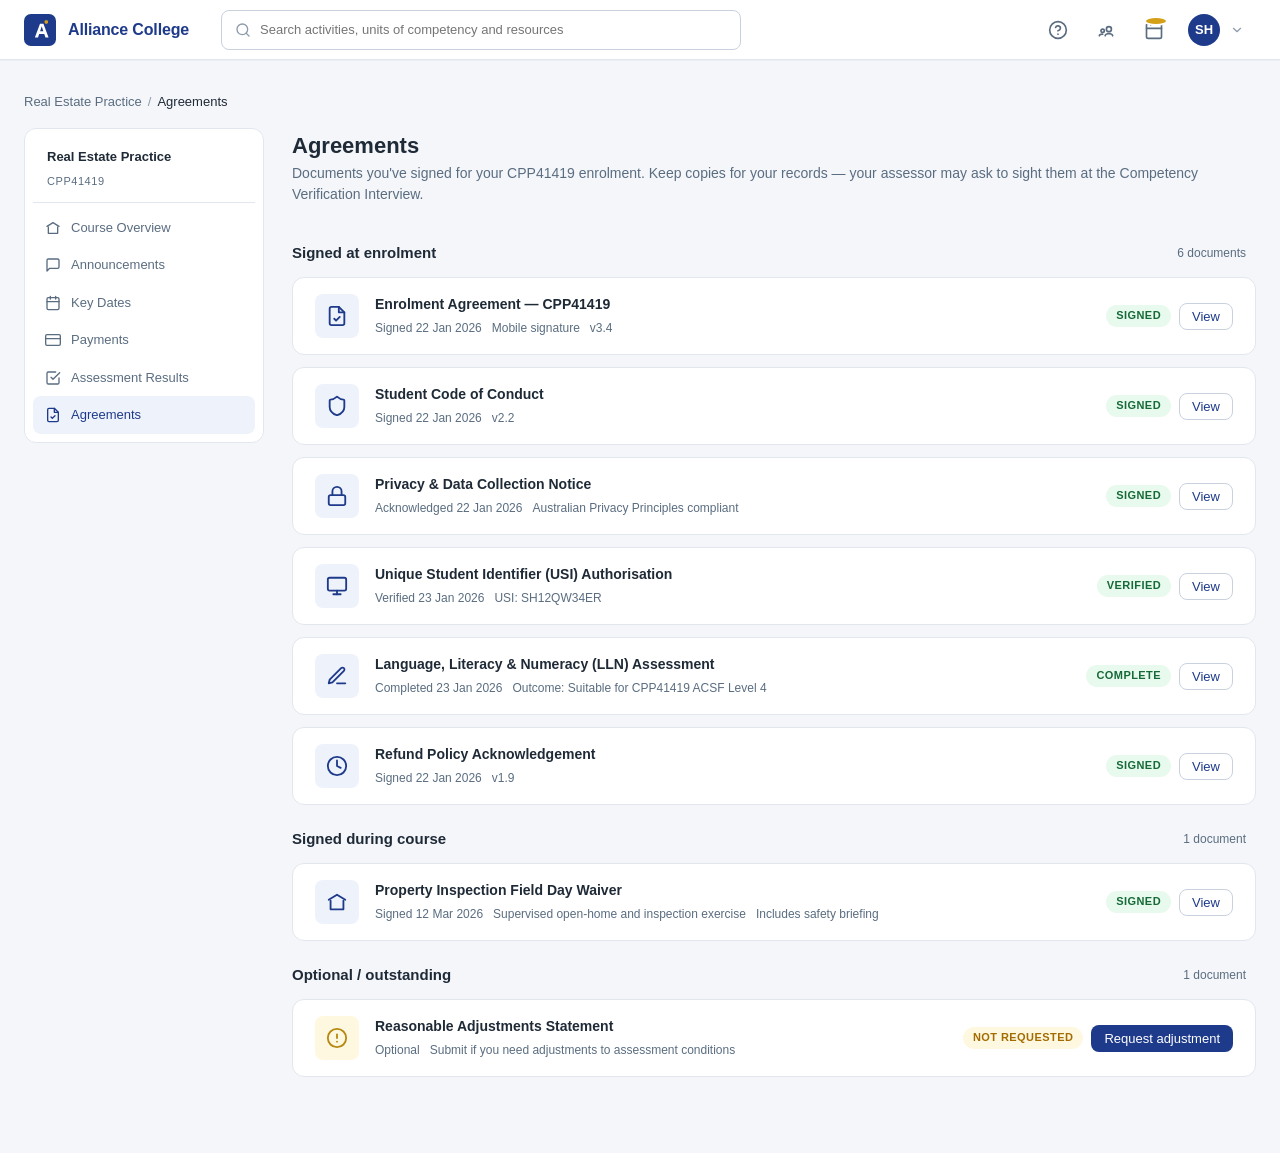
==== commit 78ce1175: "Rename course to Real Estate Practice" ====
--- a/agreements.html
+++ b/agreements.html
@@ -3,7 +3,7 @@
 <head>
   <meta charset="utf-8" />
   <meta name="viewport" content="width=device-width, initial-scale=1.0" />
-  <title>Agreements — Certificate IV in Real Estate Practice — Alliance College</title>
+  <title>Agreements — Real Estate Practice — Alliance College</title>
   <link rel="icon" type="image/svg+xml" href="assets/img/logo-mark.svg" />
   <link rel="stylesheet" href="assets/css/styles.css" />
 </head>
@@ -40,14 +40,14 @@
     <main class="app-main">
       <div class="container">
         <nav class="breadcrumb" aria-label="Breadcrumb">
-          <a href="course.html">Certificate IV in Real Estate Practice</a>
+          <a href="course.html">Real Estate Practice</a>
           <span class="sep">/</span>
           <span class="current">Agreements</span>
         </nav>
 
         <div class="course-layout">
           <aside class="course-sidebar">
-            <h4>Certificate IV in Real Estate Practice</h4>
+            <h4>Real Estate Practice</h4>
             <p class="course-sub">CPP41419</p>
             <nav aria-label="Course menu">
               <a href="course.html"><svg width="16" height="16" viewBox="0 0 24 24" fill="none" stroke="currentColor" stroke-width="2" stroke-linecap="round" stroke-linejoin="round"><path d="M3 9.5L12 4l9 5.5"/><path d="M5 10.5V20h14V10.5"/></svg>Course Overview</a>
--- a/assets/css/styles.css
+++ b/assets/css/styles.css
@@ -534,7 +534,7 @@
 .question-list-summary strong { color: var(--ac-text); }
 
 /* File-upload drop zone */
-.upload-zone { border: 2px dashed var(--ac-border-strong); border-radius: var(--ac-radius-lg); padding: 28px 24px; text-align: center; background: var(--ac-bg); transition: background .15s, border-color .15s; cursor: pointer; }
+.upload-zone { display: block; position: relative; border: 2px dashed var(--ac-border-strong); border-radius: var(--ac-radius-lg); padding: 28px 24px; text-align: center; background: var(--ac-bg); transition: background .15s, border-color .15s; cursor: pointer; }
 .upload-zone:hover, .upload-zone.dragover { border-color: var(--ac-primary); background: var(--ac-primary-50); }
 .upload-zone .upload-icon { width: 48px; height: 48px; border-radius: 50%; background: #fff; color: var(--ac-primary); display: inline-flex; align-items: center; justify-content: center; margin-bottom: 12px; }
 .upload-zone h4 { margin: 0 0 4px 0; font-size: 14px; font-weight: 600; }
